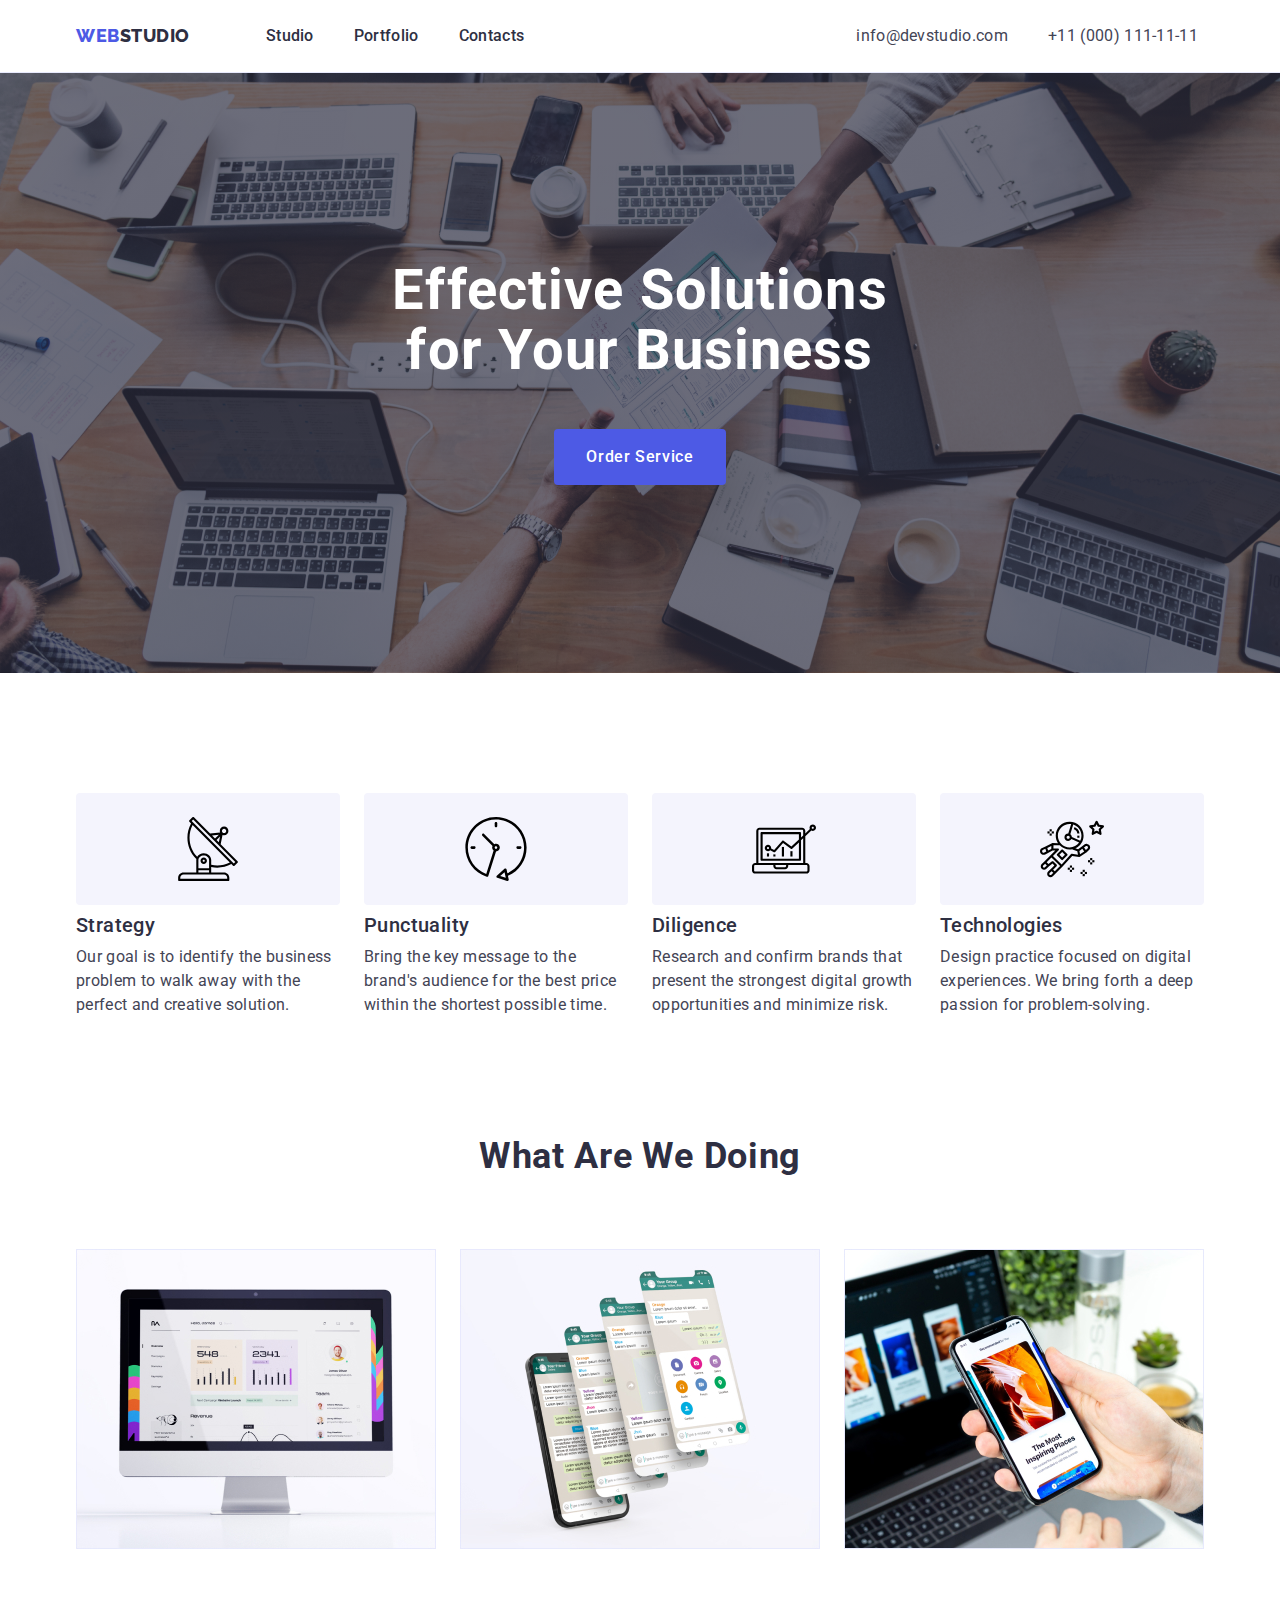
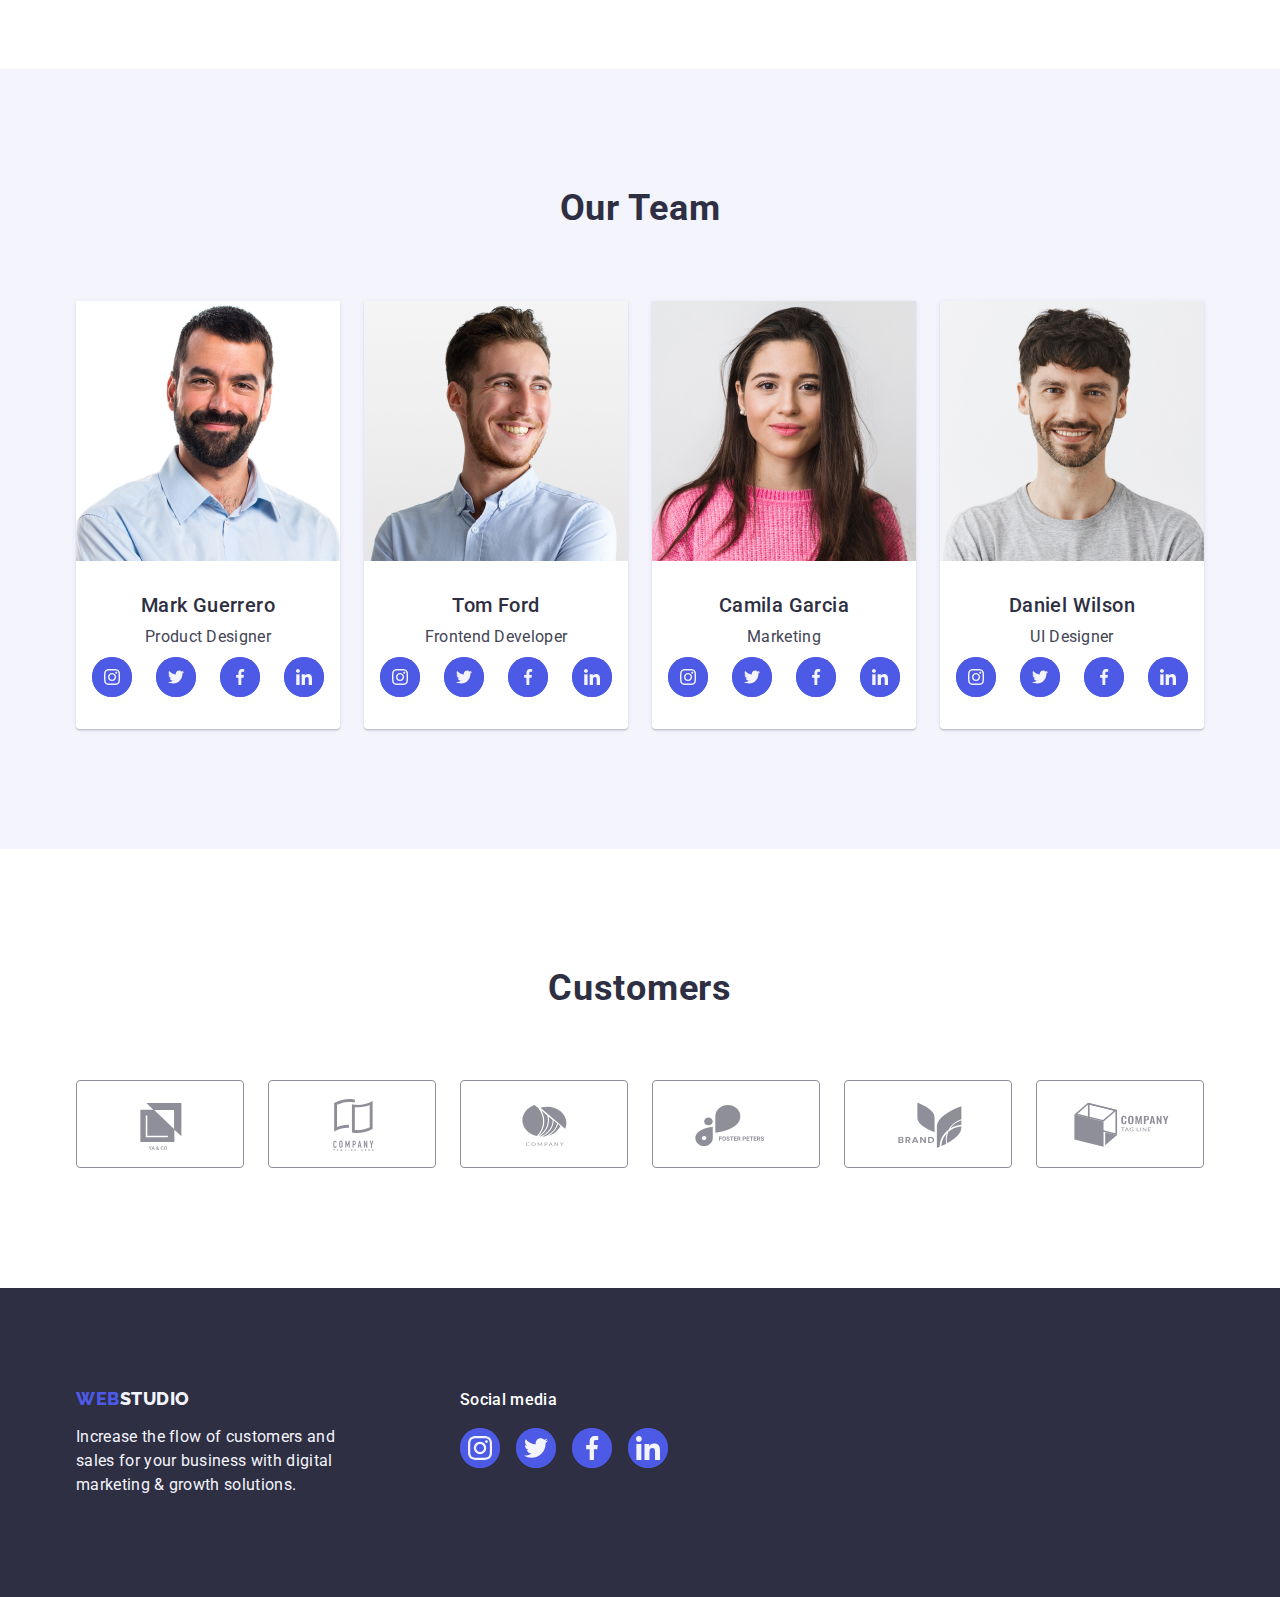
==== index.html @ cf10dbf3 "Initial commit" ====
<!DOCTYPE html>
<html lang="en">
  <head>
    <meta charset="UTF-8" />
    <meta http-equiv="X-UA-Compatible" content="IE=edge" />
    <meta name="viewport" content="width=device-width, initial-scale=1.0" />
    <title>Main Page</title>
    <link rel="preconnect" href="https://fonts.googleapis.com" />
    <link rel="preconnect" href="https://fonts.gstatic.com" crossorigin />
    <link
      href="https://fonts.googleapis.com/css2?family=Raleway:wght@800&family=Roboto:wght@400;500;700&display=swap"
      rel="stylesheet"
    />
    <link
      rel="stylesheet"
      href="https://cdnjs.cloudflare.com/ajax/libs/modern-normalize/1.1.0/modern-normalize.min.css"
    />
    <link rel="stylesheet" href="./css/styles.css" />
  </head>

  <body>
    <!-- ==================== Шапка сайта ==================== -->

    <header class="page-header">
      <div class="header-container container">
        <nav class="page-navigation">
          <a class="logo-header link" href="./index.html">Web<span class="web">Studio</span></a>
          <ul class="menu list">
            <li class="link-navigation">
              <a class="menu-link link" href="./index.html">Studio</a>
            </li>
            <li class="link-navigation">
              <a class="menu-link link" href="./portfolio.html">Portfolio</a>
            </li>
            <li class="link-navigation">
              <a class="menu-link link" href="">Contacts</a>
            </li>
          </ul>
        </nav>
        <address class="address">
          <ul class="address-all list">
            <li>
              <a class="contact link tell" href="mailto:info@devstudio.com">info@devstudio.com</a>
            </li>
            <li>
              <a class="contact link mail" href="tel:+110001111111">+11 (000) 111-11-11</a>
            </li>
          </ul>
        </address>
      </div>
    </header>
    <!-- ==================== Главное окно ==================== -->
    <main class="main-index">
      <section class="hero">
        <div class="container">
          <h1 class="hero-title">Effective Solutions for Your Business</h1>
          <button class="hero-btn" type="button">Order Service</button>
        </div>
      </section>
      <!-- ==================== Преимущества ==================== -->
      <section class="advantages">
        <div class="container element">
          <h2 hidden class="advantages-invisible">Advantages</h2>
          <ul class="advantages-list list">
            <li class="first-element">
              <div class="advantages-icon-img">
                <svg class="advantages-icon" aria-label="стратегия" width="64" height="64">
                  <use href="./images/icons.svg#icon-antenna"></use>
                </svg>
              </div>
              <h3 class="advantages-title">Strategy</h3>
              <p class="advantages-text">
                Our goal is to identify the business problem to walk away with the perfect and
                creative solution.
              </p>
            </li>
            <li class="first-element">
              <div class="advantages-icon-img">
                <svg class="advantages-icon" aria-label="стратегия" width="64" height="64">
                  <use href="./images/icons.svg#icon-clock"></use>
                </svg>
              </div>
              <h3 class="advantages-title">Punctuality</h3>
              <p class="advantages-text">
                Bring the key message to the brand's audience for the best price within the shortest
                possible time.
              </p>
            </li>
            <li class="first-element">
              <div class="advantages-icon-img">
                <svg class="advantages-icon" aria-label="стратегия" width="64" height="64">
                  <use href="./images/icons.svg#icon-diagram"></use>
                </svg>
              </div>
              <h3 class="advantages-title">Diligence</h3>
              <p class="advantages-text">
                Research and confirm brands that present the strongest digital growth opportunities
                and minimize risk.
              </p>
            </li>
            <li class="first-element">
              <div class="advantages-icon-img">
                <svg class="advantages-icon" aria-label="стратегия" width="64" height="64">
                  <use href="./images/icons.svg#icon-astronaut"></use>
                </svg>
              </div>
              <h3 class="advantages-title">Technologies</h3>
              <p class="advantages-text">
                Design practice focused on digital experiences. We bring forth a deep passion for
                problem-solving.
              </p>
            </li>
          </ul>
        </div>
      </section>
      <!-- ==================== Примеры работ ==================== -->
      <section class="examples">
        <div class="container examples-height">
          <h2 class="examples-title">What are we doing</h2>
          <ul class="list examples-img">
            <li class="examples-link">
              <img
                src="./images/img_1.jpg"
                alt="Image of the application on the monitor"
                width="360"
              />
            </li>

            <li class="examples-link">
              <img src="./images/img_2.jpg" alt="App image on phone" width="360" />
            </li>

            <li class="examples-link">
              <img src="./images/img_3.jpg" alt="App image on phone and monitor" width="360" />
            </li>
          </ul>
        </div>
      </section>
      <!-- ==================== Команда ==================== -->
      <section class="team list">
        <div class="container">
          <h2 class="team-title">Our Team</h2>
          <ul class="list card-team examples-img">
            <li class="card">
              <img src="./images/mark_guerrero.jpg" alt="Product Designer" width="264" />
              <div class="info">
                <h3 class="team-name">Mark Guerrero</h3>
                <p class="team-prof">Product Designer</p>
                <!-- instagram -->
                <ul class="icon-list list">
                  <li class="icon-list-item">
                    <a href="" class="icon-list-link">
                      <svg class="list-icon" aria-label="инстаграм" width="16" height="16">
                        <use href="./images/icons.svg#icon-instagram"></use>
                      </svg>
                    </a>
                  </li>

                  <!-- /instagram -->
                  <!-- twitter -->
                  <li class="icon-list-item">
                    <a href="" class="icon-list-link">
                      <svg class="list-icon" aria-label="твитер" width="16" height="16">
                        <use href="./images/icons.svg#icon-twitter"></use>
                      </svg>
                    </a>
                  </li>
                  <!-- /twitter -->
                  <!-- facebook -->
                  <li class="icon-list-item">
                    <a href="" class="icon-list-link">
                      <svg class="list-icon" aria-label="фейсбук" width="16" height="16">
                        <use href="./images/icons.svg#icon-facebook"></use>
                      </svg>
                    </a>
                  </li>
                  <!-- /facebook -->
                  <!-- linkedin -->
                  <li class="icon-list-item">
                    <a href="" class="icon-list-link">
                      <svg class="list-icon" aria-label="линкедин" width="16" height="16">
                        <use href="./images/icons.svg#icon-linkedin"></use>
                      </svg>
                    </a>
                  </li>
                </ul>
              </div>
            </li>
            <!-- /linkedin -->
            <li class="card">
              <img src="./images/tom_ford.jpg" alt="Frontend Developer" width="264" />
              <div class="info">
                <h3 class="team-name">Tom Ford</h3>
                <p class="team-prof">Frontend Developer</p>
                <!-- instagram -->
                <ul class="icon-list list">
                  <li class="icon-list-item">
                    <a href="" class="icon-list-link">
                      <svg class="list-icon" aria-label="инстаграм" width="16" height="16">
                        <use href="./images/icons.svg#icon-instagram"></use>
                      </svg>
                    </a>
                  </li>
                  <!-- /instagram -->
                  <!-- twitter -->
                  <li class="icon-list-item">
                    <a href="" class="icon-list-link">
                      <svg class="list-icon" aria-label="твитер" width="16" height="16">
                        <use href="./images/icons.svg#icon-twitter"></use>
                      </svg>
                    </a>
                  </li>
                  <!-- /twitter -->
                  <!-- facebook -->
                  <li class="icon-list-item">
                    <a href="" class="icon-list-link">
                      <svg class="list-icon" aria-label="фейсбук" width="16" height="16">
                        <use href="./images/icons.svg#icon-facebook"></use>
                      </svg>
                    </a>
                  </li>
                  <!-- /facebook -->
                  <!-- linkedin -->
                  <li class="icon-list-item">
                    <a href="" class="icon-list-link">
                      <svg class="list-icon" aria-label="линкедин" width="16" height="16">
                        <use href="./images/icons.svg#icon-linkedin"></use>
                      </svg>
                    </a>
                  </li>
                </ul>
                <!-- /linkedin -->
              </div>
            </li>
            <li class="card">
              <img src="./images/camila_garcia.jpg" alt="Marketing" width="264" />
              <div class="info">
                <h3 class="team-name">Camila Garcia</h3>
                <p class="team-prof">Marketing</p>
                <!-- instagram -->
                <ul class="icon-list list">
                  <li class="icon-list-item">
                    <a href="" class="icon-list-link">
                      <svg class="list-icon" aria-label="инстаграм" width="16" height="16">
                        <use href="./images/icons.svg#icon-instagram"></use>
                      </svg>
                    </a>
                  </li>
                  <!-- /instagram -->
                  <!-- twitter -->
                  <li class="icon-list-item">
                    <a href="" class="icon-list-link">
                      <svg class="list-icon" aria-label="твитер" width="16" height="16">
                        <use href="./images/icons.svg#icon-twitter"></use>
                      </svg>
                    </a>
                  </li>
                  <!-- /twitter -->
                  <!-- facebook -->
                  <li class="icon-list-item">
                    <a href="" class="icon-list-link">
                      <svg class="list-icon" aria-label="фейсбук" width="16" height="16">
                        <use href="./images/icons.svg#icon-facebook"></use>
                      </svg>
                    </a>
                  </li>
                  <!-- /facebook -->
                  <!-- linkedin -->
                  <li class="icon-list-item">
                    <a href="" class="icon-list-link">
                      <svg class="list-icon" aria-label="линкедин" width="16" height="16">
                        <use href="./images/icons.svg#icon-linkedin"></use>
                      </svg>
                    </a>
                  </li>
                </ul>
                <!-- /linkedin -->
              </div>
            </li>
            <li class="card">
              <img src="./images/daniel_wilson.jpg" alt="UI Designer" width="264" />
              <div class="info">
                <h3 class="team-name">Daniel Wilson</h3>
                <p class="team-prof">UI Designer</p>
                <!-- instagram -->
                <ul class="icon-list list">
                  <li class="icon-list-item">
                    <a href="" class="icon-list-link">
                      <svg class="list-icon" aria-label="инстаграм" width="16" height="16">
                        <use href="./images/icons.svg#icon-instagram"></use>
                      </svg>
                    </a>
                  </li>
                  <!-- /instagram -->
                  <!-- twitter -->
                  <li class="icon-list-item">
                    <a href="" class="icon-list-link">
                      <svg class="list-icon" aria-label="твитер" width="16" height="16">
                        <use href="./images/icons.svg#icon-twitter"></use>
                      </svg>
                    </a>
                  </li>
                  <!-- /twitter -->
                  <!-- facebook -->
                  <li class="icon-list-item">
                    <a href="" class="icon-list-link">
                      <svg class="list-icon" aria-label="фейсбук" width="16" height="16">
                        <use href="./images/icons.svg#icon-facebook"></use>
                      </svg>
                    </a>
                  </li>
                  <!-- /facebook -->
                  <!-- linkedin -->
                  <li class="icon-list-item">
                    <a href="" class="icon-list-link">
                      <svg class="list-icon" aria-label="линкедин" width="16" height="16">
                        <use href="./images/icons.svg#icon-linkedin"></use>
                      </svg>
                    </a>
                  </li>
                </ul>
                <!-- /linkedin -->
              </div>
            </li>
          </ul>
        </div>
      </section>
      <!-- /* ========================= customers ========================= */ -->
      <section class="customers">
        <div class="customers-box container">
          <h2 class="customers-title">Customers</h2>
          <ul class="customers-list list">
            <li class="customers-item">
              <a class="icon" href=""
                ><svg class="customers-icon" aria-label="customers" width="104" height="56">
                  <use href="./images/icons.svg#icon-yaco"></use></svg
              ></a>
            </li>
            <li class="customers-item">
              <a class="icon" href=""
                ><svg class="customers-icon" aria-label="customers" width="104" height="56">
                  <use href="./images/icons.svg#icon-tagline"></use></svg
              ></a>
            </li>
            <li class="customers-item">
              <a class="icon" href=""
                ><svg class="customers-icon" aria-label="customers" width="104" height="56">
                  <use href="./images/icons.svg#icon-company"></use></svg
              ></a>
            </li>
            <li class="customers-item">
              <a class="icon" href=""
                ><svg class="customers-icon" aria-label="customers" width="104" height="56">
                  <use href="./images/icons.svg#icon-foster"></use></svg
              ></a>
            </li>
            <li class="customers-item">
              <a class="icon" href=""
                ><svg class="customers-icon" aria-label="customers" width="104" height="56">
                  <use href="./images/icons.svg#icon-brand"></use></svg
              ></a>
            </li>
            <li class="customers-item">
              <a class="icon" href=""
                ><svg class="customers-icon" aria-label="customers" width="104" height="56">
                  <use href="./images/icons.svg#icon-lastcompany"></use></svg
              ></a>
            </li>
          </ul>
        </div>
      </section>
    </main>

    <!-- ==================== Подвал ==================== -->
    <footer class="footer">
      <div class="container footer-main">
        <div class="footer-box">
          <a class="footer-logo link" href="./index.html"
            >Web<span class="studio-footer">Studio</span></a
          >
          <p class="footer-text">
            Increase the flow of customers and sales for your business with digital marketing &
            growth solutions.
          </p>
        </div>

        <!-- ========================================== -->
        <div class="footer-icon-cont">
          <p class="footer-title-social">Social media</p>

          <ul class="footer-list list">
            <li class="footer-item">
              <a href="" class="footer-link">
                <svg class="footer-icon" aria-label="customers" width="24" height="24">
                  <use href="./images/icons.svg#icon-instagram"></use>
                </svg>
              </a>
            </li>
            <li class="footer-item">
              <a href="" class="footer-link">
                <svg class="footer-icon" aria-label="customers" width="24" height="24">
                  <use href="./images/icons.svg#icon-twitter"></use>
                </svg>
              </a>
            </li>
            <li class="footer-item">
              <a href="" class="footer-link">
                <svg class="footer-icon" aria-label="customers" width="24" height="24">
                  <use href="./images/icons.svg#icon-facebook"></use>
                </svg>
              </a>
            </li>
            <li class="footer-item">
              <a href="" class="footer-link">
                <svg class="footer-icon" aria-label="customers" width="24" height="24">
                  <use href="./images/icons.svg#icon-linkedin"></use>
                </svg>
              </a>
            </li>
          </ul>
        </div>
      </div>
    </footer>
  </body>
</html>
---- css/styles.css ----
:root {
 --title-color: #2E2F42; /*Цвет заголовков,*/
 --link-color: #404BBF;  /*Цвет ссылок */
 --button-color: #4D5AE5; /*Активная кнопка*/
 --footer-text-color: #F4F4FD; /* Цвет текста футера*/
 --hero-color: #FFFFFF;
 --main-color-text:#434455;
}

.list {
    list-style: none;     /*точки*/
}

.link {
    text-decoration: none;     /*подчёркивание*/
}

body{
    font-family: 'Roboto', sans-serif;
    color: var(--main-color-text);
    background-color: var(--hero-color);
}
/* ========================= СБРОС СТИЛЕЙ БРАУЗЕРА ========================= */
h1,
h2,
h3,
p{
    margin-top: 0;
    margin-bottom: 0;
}
ul,ol {
    margin-top: 0;
    margin-bottom: 0;
    padding-left: 0;
}

img {
    display: block;
    max-width: 100%;
    height: auto;
}

.container {
    width: 1158px;
    margin-left: auto;
    margin-right: auto;
    padding-left: 15px;
    padding-right: 15px;
    
}

.section {
    padding-top: 120px;
    padding-bottom: 120px;
    
}

/* ===================================================================== */
/* ========================= ГЛАВНАЯ СТРАНИЦА  ========================= */
/* ===================================================================== */

/* ========================= Шапка сайта ========================= */
.logo, .logo-header {
font-family: 'Raleway', sans-serif;
font-style: normal;
font-weight: 800;
font-size: 18px;
line-height: 1.17;

align-items: center;
letter-spacing: 0.03em;
text-transform: uppercase;
color: var(--button-color);
}
.web {
font-family: 'Raleway', sans-serif;
font-weight: 800;
font-size: 18px;
line-height: 1.17;

align-items: center;
letter-spacing: 0.03em;
text-transform: uppercase;
color: var(--title-color);
}
.hero{
    background-color: var(--title-color);
    padding-top: 188px;
    padding-bottom: 188px;
}

.menu-link {
font-weight: 500;
font-size: 16px;
line-height: 1.5;
letter-spacing: 0.02em;
color: var(--title-color);
padding: 24px 0;

}
.menu-link:hover,
.menu-link:focus {
color: var(--link-color);
}

.page-header {
    display: flex;
    border-bottom: 1px solid #e7e9fc;
    padding: 24px 0px;
    box-shadow:0px 2px 1px rgba(46, 47, 66, 0.08),
        0px 1px 1px rgba(46, 47, 66, 0.16),
        0px 1px 6px rgba(46, 47, 66, 0.08);
}

.header-container {
    display: flex;
    align-items: center;
    
    
}

.page-navigation {
    display: flex;
    align-items: center;
    
}
.menu {
    display: flex;
    gap: 40px;
    
}

.address {
    align-items: center;
    
    
}
.address-all {
    display: flex;
    gap: 40px;
    /* justify-content: end; */
}

.logo {
    display: flex;
    /* margin-right: 76px; */
}
.logo-header {
    display: flex;
    margin-right: 76px;
}

.contact {
    display: flex;
    align-items: center;
    gap: 40px;
}
.tell {
    margin-left: 332px;
}

/* .link-navigation {
padding: 24px 0;
} */


/* ============================================================================= */
.address {
font-style: normal;
}


.contact {
font-size: 16px;
line-height: 1.5;
letter-spacing: 0.02em;
color: var(--main-color-text);
}
.contact:hover,
.contact:focus {
 color:var(--link-color);
}
/* ============================================================================= */
/* ========================= /Шапка сайта ========================= */

/* ========================= Главное окно ========================= */

.hero-btn {
font-family: 'Roboto', sans-serif;
font-weight: 500;
font-size: 16px;
line-height: 1.5;
align-items: center;
letter-spacing: 0.04em;
color: var(--hero-color);
background-color:var(--button-color);
cursor: pointer;
margin-left: auto;
margin-right: auto;
border: none;
display: block; 
min-width: 169px;
height: 56px;
border-radius: 4px;
padding-left: 32px;
padding-right: 32px;
padding-top: 16px;
padding-bottom: 16px;
min-width: 169px;
height: 56px;
}

.hero-btn:hover,
.hero-btn:focus {
background-color: var(--link-color);
}
.hero-title {  
font-weight: 700;
font-size: 56px;
line-height: 1.07;
text-align: center;
letter-spacing: 0.02em;
color: var(--hero-color);
}

.hero-title  {
    max-width: 496px;
    margin-left: auto;
    margin-right: auto;
    margin-bottom: 48px;
    
}

.hero {
    background-image: linear-gradient(rgba(46, 47, 66, 0.7),rgba(46, 47, 66, 0.7)),
            url('../images/bg.jpg');
        background-size: cover;
        max-width: 1440px;
            background-repeat: no-repeat;
            background-position: center;
            margin: 0 auto;
}


/* ========================= / Главное окно ========================= */

/* =========================  Преимущества ========================= */
.advantages-title {    
font-weight: 500;
font-size: 20px;
line-height: 1.2;
letter-spacing: 0.02em;
color: var(--title-color); /*#2E2F42*/
margin-bottom: 8px;
}

.advantages-text {
font-size: 16px;
line-height: 1.5;
letter-spacing: 0.02em;
color: var(--main-color-text);
}

.advantages-list {
display: flex;
gap: 24px;  
}
    
.advantages {
padding-top: 120px;
padding-bottom: 120px;
}

.first-element {
    flex-basis: calc((100% - 72px) / 4);
}

.advantages-icon {
    display: flex;
    justify-content: center;
    align-items: center;
    
    
}

.advantages-icon-img {
    display: flex;
    width: 264px;
    height: 112px;
    align-items: center;
    justify-content: center;
    background-color: #F4F4FD;
    border-radius: 4px;
    margin-bottom: 8px;
}

/* ========================= / Преимущества ========================= */

/* ========================= Примеры работ ========================= */
.examples-title {                
font-weight: 700;
font-size: 36px;
line-height: 1.11;   
text-align: center;
letter-spacing: 0.02em;
text-transform: capitalize;          
color: var(--title-color);

margin-bottom: 72px;
padding-top: 0;
}
.examples-img {
    display: flex;
    gap: 24px;
}
.examples-height {
    padding-top: 0;
}
.examples {
    padding-bottom: 120px;
}
.examples-link {
    flex-basis: calc((100% - 48px) / 3)
}

/* ========================= / Примеры работ ========================= */

/* ========================= Команда ========================= */
.info {
    /* padding: 32px 16px; */
    padding: 32px 0;
}

.team {
background-color: var(--footer-text-color);  
padding: 120px 0;
}
.team-title {    
font-weight: 700;
font-size: 36px;
line-height: 1.11;    
text-align: center;
letter-spacing: 0.02em;
text-transform: capitalize;
color: var(--title-color);

margin-bottom: 72px;

}
.card {
    background-color: var(--hero-color);
    border-radius: 0px 0px 4px 4px;
    box-shadow: 0px 1px 6px rgba(46, 47, 66, 0.08), 0px 1px 1px rgba(46, 47, 66, 0.16), 0px 2px 1px rgba(46, 47, 66, 0.08);
}

.team-name {
font-weight: 500;
font-size: 20px;
line-height: 1.2;
text-align: center;
letter-spacing: 0.02em;
color: var(--title-color);
text-align: center;
margin-bottom: 8px;
}

.team-name-portfolio {
font-weight: 500;
font-size: 20px;
line-height: 1.2;
letter-spacing: 0.02em;
color: var(--title-color);
margin-bottom: 8px;
}

.team-prof {
font-size: 16px;
line-height: 1.5;
text-align: center;
letter-spacing: 0.02em;
color: var(--main-color-text);
margin-bottom: 8px;
}

.team-prof-portfolio {
font-size: 16px;
    line-height: 1.5;
    
    letter-spacing: 0.02em;
    color: var(--main-color-text);
}

.card-team {
    gap: 24px;
    
}
.icon-list {
    display: flex;
    gap: 24px;
    justify-content: center;
    
}
.icon-list-item {
    /* flex-basis: calc((100% - 60px) / 3); */
    background-color: #4D5AE5;
    
}

.list-icon {
fill: #f4f4fd;
}

.icon-list-item {
display: flex;
justify-content: center;
align-items: center;
width: 40px;
height: 40px;
border-radius: 50%;
}
.icon-list-link {
display: flex;
justify-content: center;
align-items: center;
width: 100%;
height: 100%;
background-color:#4d5ae5;
border-radius: 50%;
}

.icon-list-link:hover,
.icon-list-link:focus {
    background-color: #404bbf;
}


/* ========================= / Команда ========================= */

/* ========================= customers ========================= */

.customers {
padding-top: 120px;
padding-bottom: 120px;
}


.customers-title {
    font-weight: 700;
    font-size: 36px;
    line-height: 1.1;
    text-align: center;
    letter-spacing: 0.02em;
    text-transform: capitalize;
    /* margin-top: 120px; */
    margin-bottom: 72px;
    color: var(--title-color);
}

.customers-list {
    display: flex;
    /* justify-content: center;
    align-items: center; */
    gap: 24px;
    
    
}
.customers-item {
    display: flex;
    /* border: 1px solid #8E8F99; */
        width: 168px;
        height: 88px;
        
        justify-content: center;
        align-items: center;
        
}
.icon {
    display: flex;
    width: 100%;
    height: 100%;
    border: 1px solid #8e8f99;
    border-radius: 4px;
    align-items: center;
    justify-content: center;
    color: #8E8F99;
}

.icon:hover,
.icon:focus {
    border-color: #404bbf;
    color: #404bbf;
}


.customers-icon {
fill: currentColor;
}




/* ========================= Подвал ========================= */
.footer {  
    
    background-color: var(--title-color);
    padding: 100px 0;   
   
}

.footer-main {
    display: flex;
    align-items: baseline;
}

.footer-logo {    
    margin-bottom: 16px;
    display: inline-block;
    font-family: 'Raleway', sans-serif;
    font-style: normal;
    font-weight: 800;
    font-size: 18px;
    line-height: 1.17;
    align-items: center;
    letter-spacing: 0.03em;
    text-transform: uppercase;
    color: var(--button-color);
}

.footer-text {
    font-size: 16px;
    line-height: 1.5;
    letter-spacing: 0.02em;
    color: var(--footer-text-color);
    max-width: 264px;

}

.studio-footer {
font-family: 'Raleway',sans-serif;
font-weight: 800;
font-size: 18px;
line-height: 1.17;
display: flex;
align-items: center;
letter-spacing: 0.03em;
text-transform: uppercase;
color: var(--footer-text-color);
display: inline-block;
}

.footer-list {
    display: flex;
    justify-content: center;
    align-items: center;
    gap: 16px;
    
}

.footer-item {
    display: flex;
    justify-content: center;
    align-items: center;
    width: 40px;
    height: 40px;
    border-radius: 50%;
    background-color: #4D5AE5;
}

.footer-icon-cont {
    /* display: flex; */
    justify-content: center;
    align-items: baseline;
    /* flex-direction: row; */
}
.footer-box {
    /* display: flex; */
    align-items: baseline;
    margin-right: 120px
    /* gap: 120px */
}
    
.footer-title-social {
    display: block;
    box-sizing: border-box;
    font-family: 'Roboto';
    font-style: normal;
    font-weight: 500;
    font-size: 16px;
    line-height: 1.5;
    letter-spacing: 0.02em;
    color: #FFFFFF;
    margin-bottom: 16px;
    
}

.footer-link {
    display: flex;
    width: 100%;
    height: 100%;
    background-color: #4d5ae5;
    border-radius: 50%;
    align-items: center;
    justify-content: center;
}

.footer-link:hover,
.footer-link:focus {
    background-color: #31d0aa;
}

.footer-icon {
    fill: #f4f4fd;
}

/* ========================= / Подвал ========================= */

/* ===================================================================== */
/* ========================= / ГЛАВНАЯ СТРАНИЦА  ========================= */
/* ===================================================================== */


/* ===================================================================== */
/* ========================= ПОРТФОЛИО СТРАНИЦА  ========================= */
/* ===================================================================== */

.btn-nav {
    justify-content: center;
    display: flex;
    gap: 24px;
    margin-bottom: 72px;
    
}


.filter-btn { 
font-family: 'Roboto', sans-serif;
font-weight: 500;
font-size: 16px;
line-height: 1.5;
display: flex;
align-items: center;
text-align: center;
letter-spacing: 0.04em;          
color: var(--button-color);
background-color:var(--footer-text-color);
cursor: pointer;
border: 0px;
border-radius: 4px;
padding-left: 24px;
padding-right: 24px;
padding-top: 12px;
padding-bottom: 12px;
border: 1px solid #e7e9fc

}
.filter-btn:hover,
.filter-btn:focus {
    color: var(--hero-color);
    background-color: var(--link-color);
    border: 1px solid transparent;
    border: 1px solid transparent;
    box-shadow: 0px 3px 1px rgba(0, 0, 0, 0.1), 0px 2px 1px rgba(0, 0, 0, 0.08), 0px 2px 2px rgba(0, 0, 0, 0.12);
}

.start {
    /* justify-content: start; */
    text-align: start;
}

.card-menu {
display: flex;
flex-wrap: wrap;
column-gap: 24px;
row-gap: 48px;
}

.border {
width: calc((100% - 48px) / 3);
row-gap: 48px;

}

.main {
    padding-top: 96px;
    padding-bottom: 120px;
}
.description {
    padding: 32px 16px;
    border: 1px solid #e7e9fc;
    border-top: none;
}

.card-link {
    display: block;
}

.card-link:hover,
.card-link:focus {
    box-shadow:0px 1px 6px rgba(46, 47, 66, 0.08),
        0px 1px 1px rgba(46, 47, 66, 0.16),
        0px 2px 1px rgba(46, 47, 66, 0.08);
}
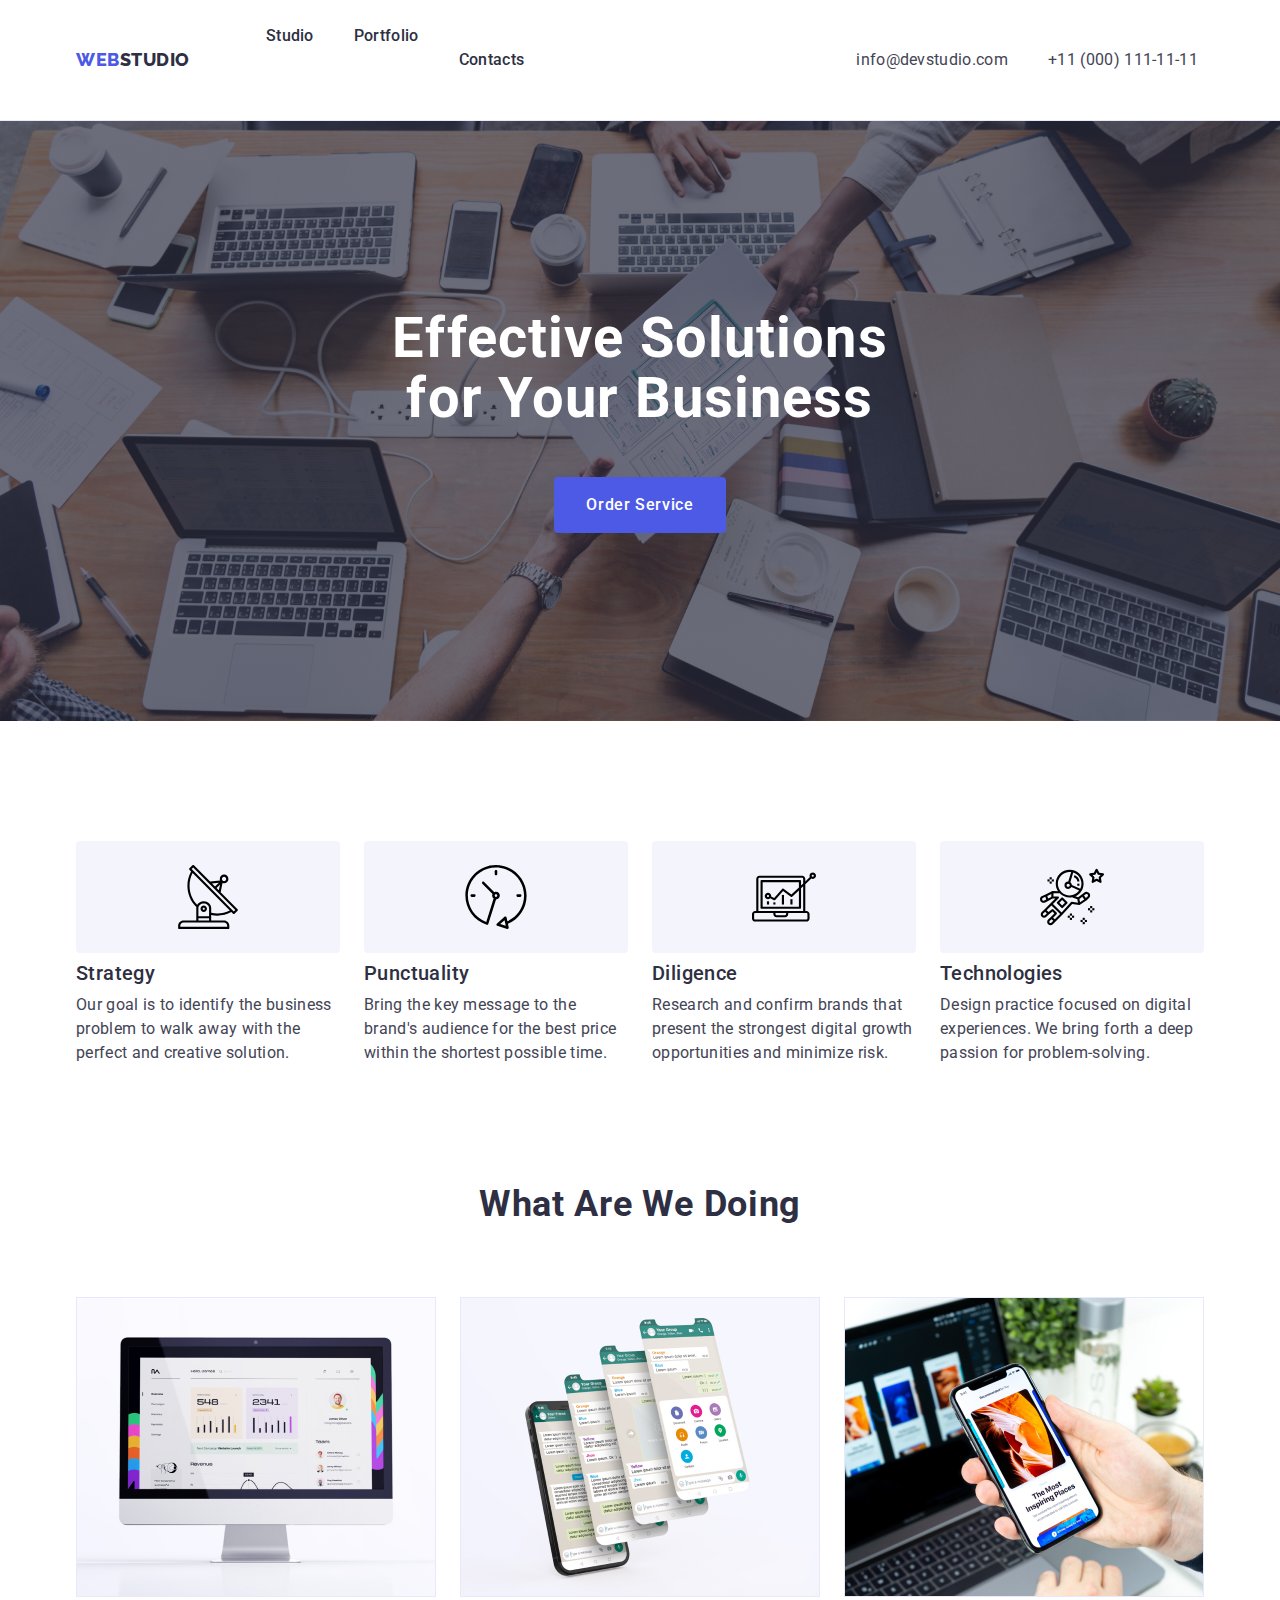
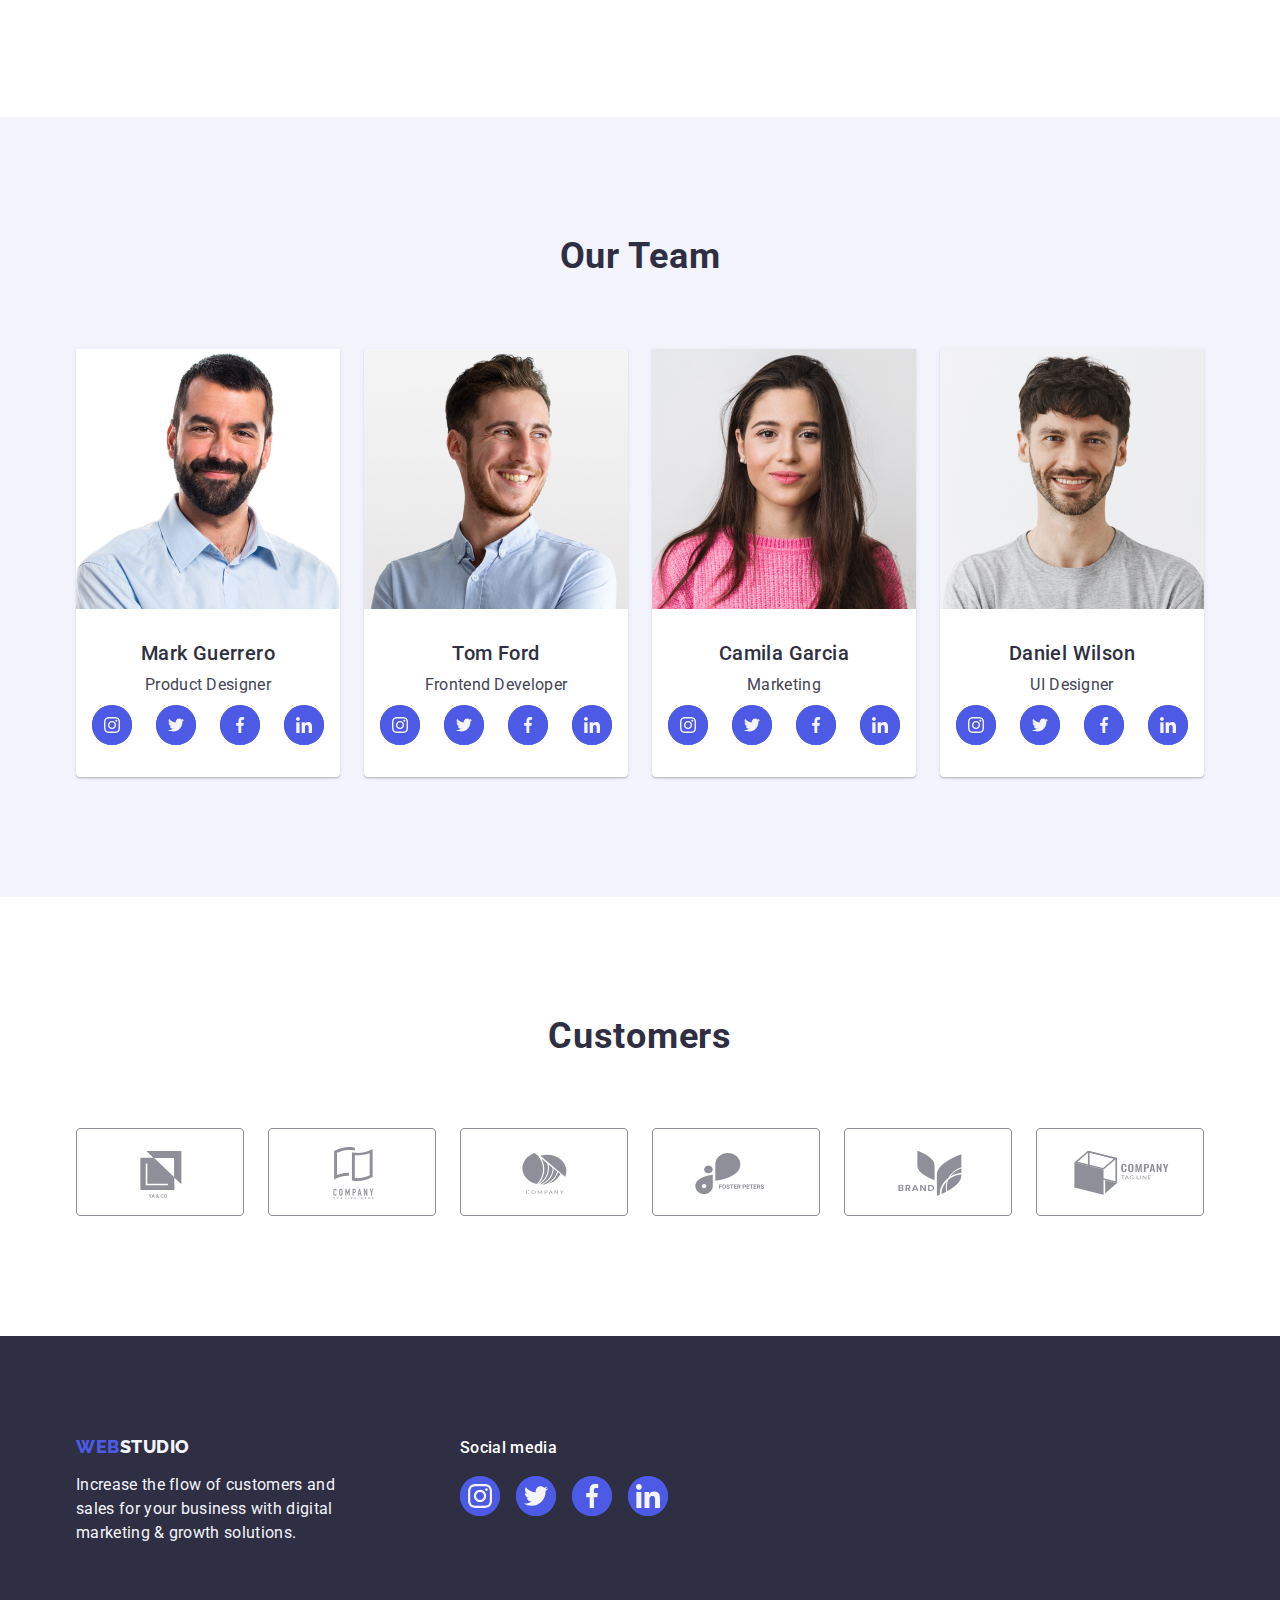
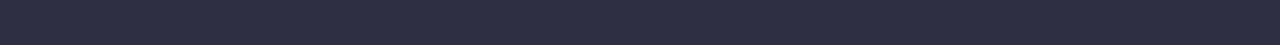
==== commit a9db6544: "home work 5" ====
--- a/index.html
+++ b/index.html
@@ -26,14 +26,20 @@
         <nav class="page-navigation">
           <a class="logo-header link" href="./index.html">Web<span class="web">Studio</span></a>
           <ul class="menu list">
-            <li class="link-navigation">
-              <a class="menu-link link" href="./index.html">Studio</a>
-            </li>
-            <li class="link-navigation">
-              <a class="menu-link link" href="./portfolio.html">Portfolio</a>
-            </li>
-            <li class="link-navigation">
-              <a class="menu-link link" href="">Contacts</a>
+            <li class="link-navigation studio">
+              <div class="line-header">
+                <a class="menu-link studio-line link" href="./index.html">Studio</a>
+              </div>
+            </li>
+            <li class="link-navigation portfolio">
+              <div class="line-header">
+                <a class="menu-link link" href="./portfolio.html">Portfolio</a>
+              </div>
+            </li>
+            <li class="link-navigation contact">
+              <div class="line-header">
+                <a class="menu-link link" href="">Contacts</a>
+              </div>
             </li>
           </ul>
         </nav>
@@ -54,7 +60,7 @@
       <section class="hero">
         <div class="container">
           <h1 class="hero-title">Effective Solutions for Your Business</h1>
-          <button class="hero-btn" type="button">Order Service</button>
+          <button class="hero-btn" type="button" data-modal-open>Order Service</button>
         </div>
       </section>
       <!-- ==================== Преимущества ==================== -->
@@ -333,38 +339,44 @@
             <li class="customers-item">
               <a class="icon" href=""
                 ><svg class="customers-icon" aria-label="customers" width="104" height="56">
-                  <use href="./images/icons.svg#icon-yaco"></use></svg
-              ></a>
-            </li>
-            <li class="customers-item">
-              <a class="icon" href=""
-                ><svg class="customers-icon" aria-label="customers" width="104" height="56">
-                  <use href="./images/icons.svg#icon-tagline"></use></svg
-              ></a>
-            </li>
-            <li class="customers-item">
-              <a class="icon" href=""
-                ><svg class="customers-icon" aria-label="customers" width="104" height="56">
-                  <use href="./images/icons.svg#icon-company"></use></svg
-              ></a>
-            </li>
-            <li class="customers-item">
-              <a class="icon" href=""
-                ><svg class="customers-icon" aria-label="customers" width="104" height="56">
-                  <use href="./images/icons.svg#icon-foster"></use></svg
-              ></a>
-            </li>
-            <li class="customers-item">
-              <a class="icon" href=""
-                ><svg class="customers-icon" aria-label="customers" width="104" height="56">
-                  <use href="./images/icons.svg#icon-brand"></use></svg
-              ></a>
-            </li>
-            <li class="customers-item">
-              <a class="icon" href=""
-                ><svg class="customers-icon" aria-label="customers" width="104" height="56">
-                  <use href="./images/icons.svg#icon-lastcompany"></use></svg
-              ></a>
+                  <use href="./images/icons.svg#icon-yaco"></use>
+                </svg>
+              </a>
+            </li>
+            <li class="customers-item">
+              <a class="icon" href=""
+                ><svg class="customers-icon" aria-label="customers" width="104" height="56">
+                  <use href="./images/icons.svg#icon-tagline"></use>
+                </svg>
+              </a>
+            </li>
+            <li class="customers-item">
+              <a class="icon" href=""
+                ><svg class="customers-icon" aria-label="customers" width="104" height="56">
+                  <use href="./images/icons.svg#icon-company"></use>
+                </svg>
+              </a>
+            </li>
+            <li class="customers-item">
+              <a class="icon" href=""
+                ><svg class="customers-icon" aria-label="customers" width="104" height="56">
+                  <use href="./images/icons.svg#icon-foster"></use>
+                </svg>
+              </a>
+            </li>
+            <li class="customers-item">
+              <a class="icon" href=""
+                ><svg class="customers-icon" aria-label="customers" width="104" height="56">
+                  <use href="./images/icons.svg#icon-brand"></use>
+                </svg>
+              </a>
+            </li>
+            <li class="customers-item">
+              <a class="icon" href=""
+                ><svg class="customers-icon" aria-label="customers" width="104" height="56">
+                  <use href="./images/icons.svg#icon-lastcompany"></use>
+                </svg>
+              </a>
             </li>
           </ul>
         </div>
@@ -421,5 +433,15 @@
         </div>
       </div>
     </footer>
+    <div class="backdrop is-hidden" data-modal>
+      <div class="modal">
+        <button type="button" class="modal-close-btn" data-modal-close>
+          <svg class="modal-close-icon" width="8" height="8">
+            <use href="./images/icons.svg#icon-close-black-btn"></use>
+          </svg>
+        </button>
+      </div>
+    </div>
+    <script src="./js/modal.js"></script>
   </body>
 </html>
--- a/css/styles.css
+++ b/css/styles.css
@@ -97,8 +97,9 @@
 letter-spacing: 0.02em;
 color: var(--title-color);
 padding: 24px 0;
-
-}
+transition: color 250ms cubic-bezier(0.4, 0, 0.2, 1);
+}
+
 .menu-link:hover,
 .menu-link:focus {
 color: var(--link-color);
@@ -115,37 +116,32 @@
 
 .header-container {
     display: flex;
-    align-items: center;
-    
-    
+    align-items: center;   
 }
 
 .page-navigation {
     display: flex;
     align-items: center;
-    
-}
+}
+
 .menu {
     display: flex;
     gap: 40px;
-    
 }
 
 .address {
     align-items: center;
-    
-    
-}
+}
+
 .address-all {
     display: flex;
     gap: 40px;
-    /* justify-content: end; */
 }
 
 .logo {
     display: flex;
-    /* margin-right: 76px; */
-}
+}
+
 .logo-header {
     display: flex;
     margin-right: 76px;
@@ -160,9 +156,23 @@
     margin-left: 332px;
 }
 
-/* .link-navigation {
-padding: 24px 0;
-} */
+.studio-line::after {
+    content: "";   
+    width: auto;
+    height: 4px;
+    left: 0px;
+    top: 25px;
+    border-radius: 2px;
+    opacity: 1;
+
+    display: flex;
+    padding: 24px 0;
+    color: #404BBF;
+    position: relative;
+    transition: opacity 250ms cubic-bezier(0.4, 0, 0.2, 1);
+}
+
+
 
 
 /* ============================================================================= */
@@ -209,6 +219,7 @@
 padding-bottom: 16px;
 min-width: 169px;
 height: 56px;
+transition: background-color 250ms cubic-bezier(0.4, 0, 0.2, 1);
 }
 
 .hero-btn:hover,
@@ -427,6 +438,7 @@
 height: 100%;
 background-color:#4d5ae5;
 border-radius: 50%;
+transition: background-color 250ms cubic-bezier(0.4, 0, 0.2, 1);
 }
 
 .icon-list-link:hover,
@@ -484,12 +496,14 @@
     align-items: center;
     justify-content: center;
     color: #8E8F99;
+    transition: color 250ms cubic-bezier(0.4, 0, 0.2, 1), border-color 250ms cubic-bezier(0.4, 0, 0.2, 1);
 }
 
 .icon:hover,
 .icon:focus {
     border-color: #404bbf;
     color: #404bbf;
+    
 }
 
 
@@ -602,6 +616,7 @@
     border-radius: 50%;
     align-items: center;
     justify-content: center;
+    transition: color 250ms cubic-bezier(0.4, 0, 0.2, 1), background-color 250ms cubic-bezier(0.4, 0, 0.2, 1);
 }
 
 .footer-link:hover,
@@ -651,9 +666,10 @@
 padding-right: 24px;
 padding-top: 12px;
 padding-bottom: 12px;
-border: 1px solid #e7e9fc
-
-}
+border: 1px solid #e7e9fc;
+transition: color 250ms cubic-bezier(0.4, 0, 0.2, 1), background-color 250ms cubic-bezier(0.4, 0, 0.2, 1);
+}
+
 .filter-btn:hover,
 .filter-btn:focus {
     color: var(--hero-color);
@@ -700,4 +716,93 @@
     box-shadow:0px 1px 6px rgba(46, 47, 66, 0.08),
         0px 1px 1px rgba(46, 47, 66, 0.16),
         0px 2px 1px rgba(46, 47, 66, 0.08);
+}
+
+.overlay-wrapper {
+    position: relative;
+    overflow: hidden;
+}
+
+.overlay {
+    position: absolute;
+    top: 0;
+    left: 0;
+    height: 100%;
+    width: 100%;
+    padding: 15px;
+    background-color: #4D5AE5;
+    color: #FFFFFF;
+    transform: translateY(100%);
+    transition: transform 250ms cubic-bezier(0.4, 0, 0.2, 1);
+}
+
+.overlay-text {
+    font-style: normal;
+    font-weight: 400;
+    font-size: 16px;
+    line-height: 1.5;   
+    letter-spacing: 0.02em;        
+    color: #F4F4FD;
+}
+
+/* .card-link :hover .overlay,
+.card-link :focus .overlay {
+  transform: translateY(0%);  
+} */
+
+.border :hover .overlay,
+.border :focus .overlay {
+    transform: translateY(0%);
+}
+
+.backdrop {
+    position: fixed;
+    top: 0;
+    left: 0;
+    width: 100%;
+    height: 100%;
+    background-color: rgba(46, 47, 66, 0.4);
+    opacity: 1;
+    visibility: visible;
+    pointer-events: auto;
+    transition: opacity 250ms cubic-bezier(0.4, 0, 0.2, 1), visibility 250ms cubic-bezier(0.4, 0, 0.2, 1);
+}
+
+.modal {
+    position: absolute;
+    top: 50%;
+    left: 50%;
+    transform: translate(-50%, -50%);
+    width: 408px;
+    height: 584px;
+    background-color: #FCFCFC;
+}
+.modal-close-btn {
+    position: absolute;
+    top: 24px;
+    right: 24px;
+    display: flex;
+    align-items: center;
+    justify-content: center;
+    width: 24px;
+    height: 24px;
+    background-color: #E7E9FC;
+    border: 1px solid rgba(0, 0, 0, 0.1);
+    border-radius: 50%;
+    padding-left: 0;
+    padding-right: 0;
+    cursor: pointer;
+}
+
+.modal-close-btn:hover,
+.modal-close-btn:focus {
+    background-color: #404BBF;
+    fill: #FFFFFF;
+}
+
+.is-hidden {
+    opacity: 0;
+    visibility: hidden;
+    pointer-events: none;
+
 }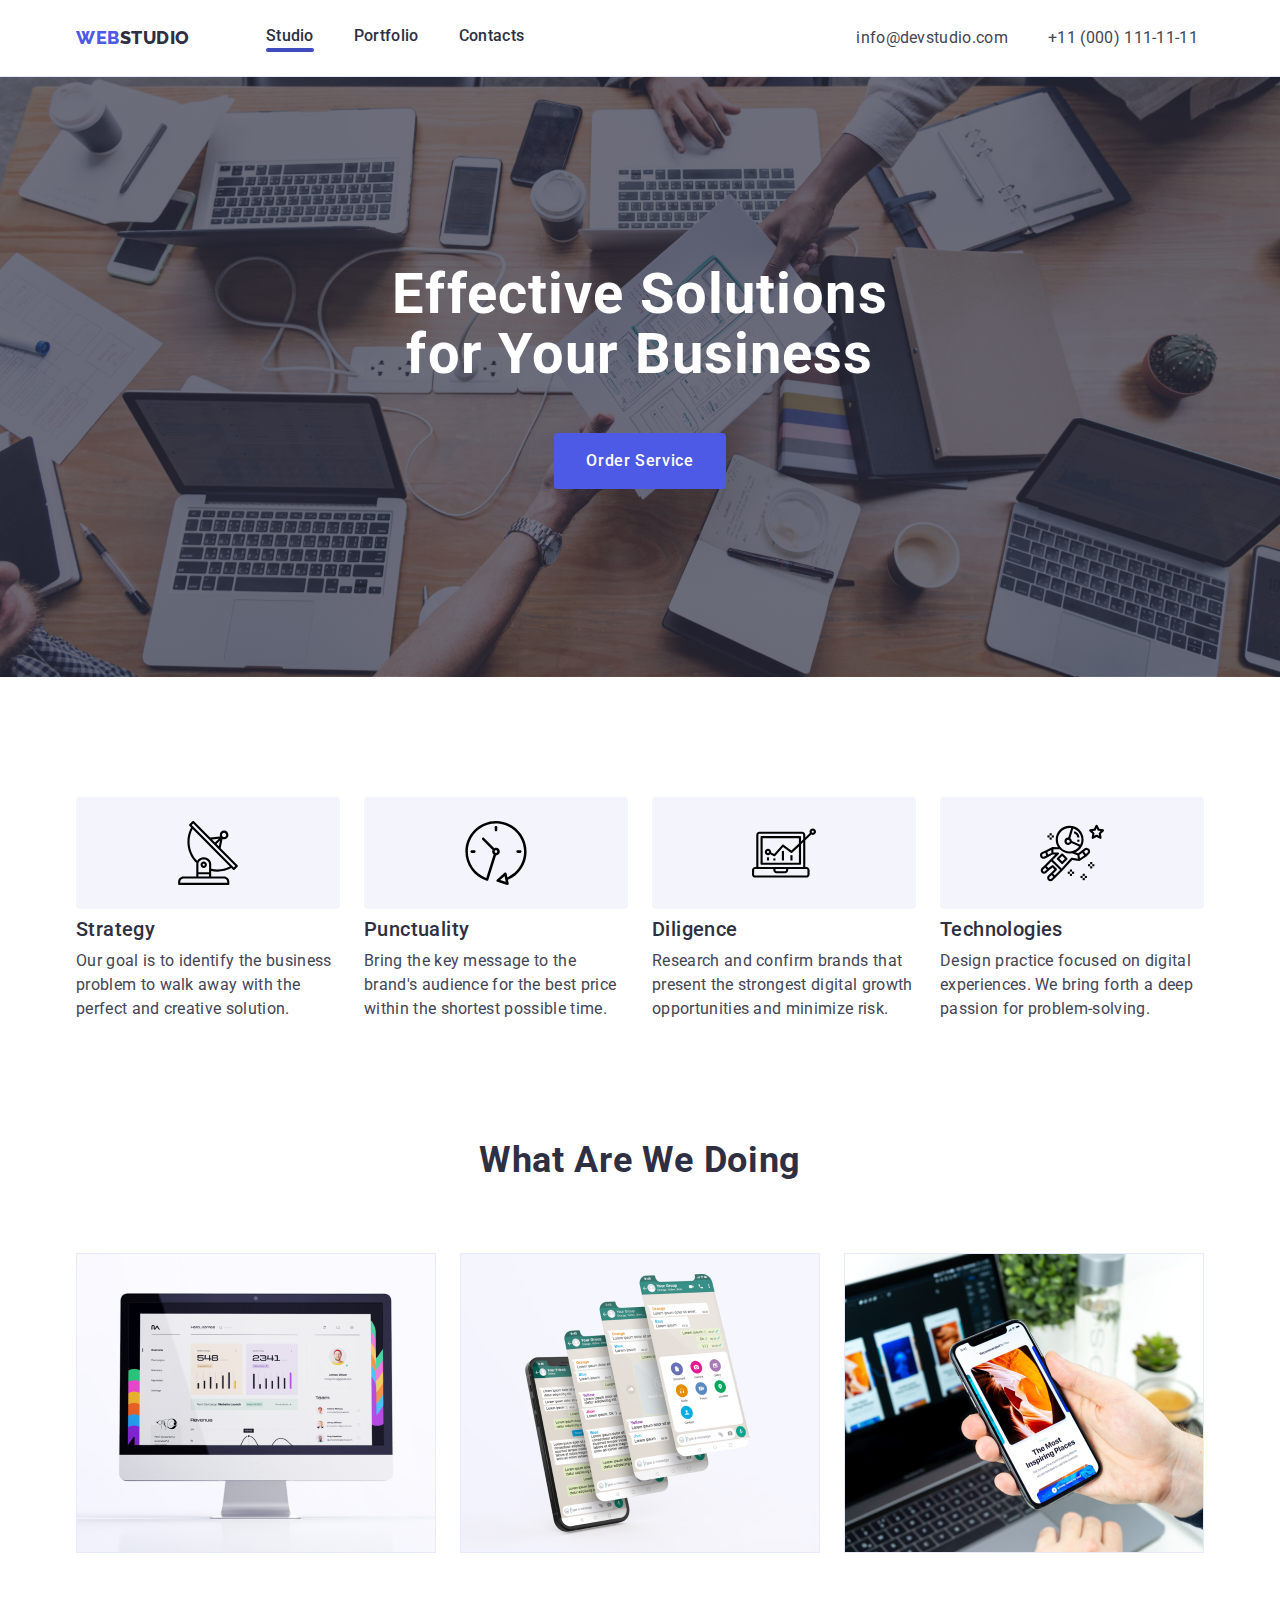
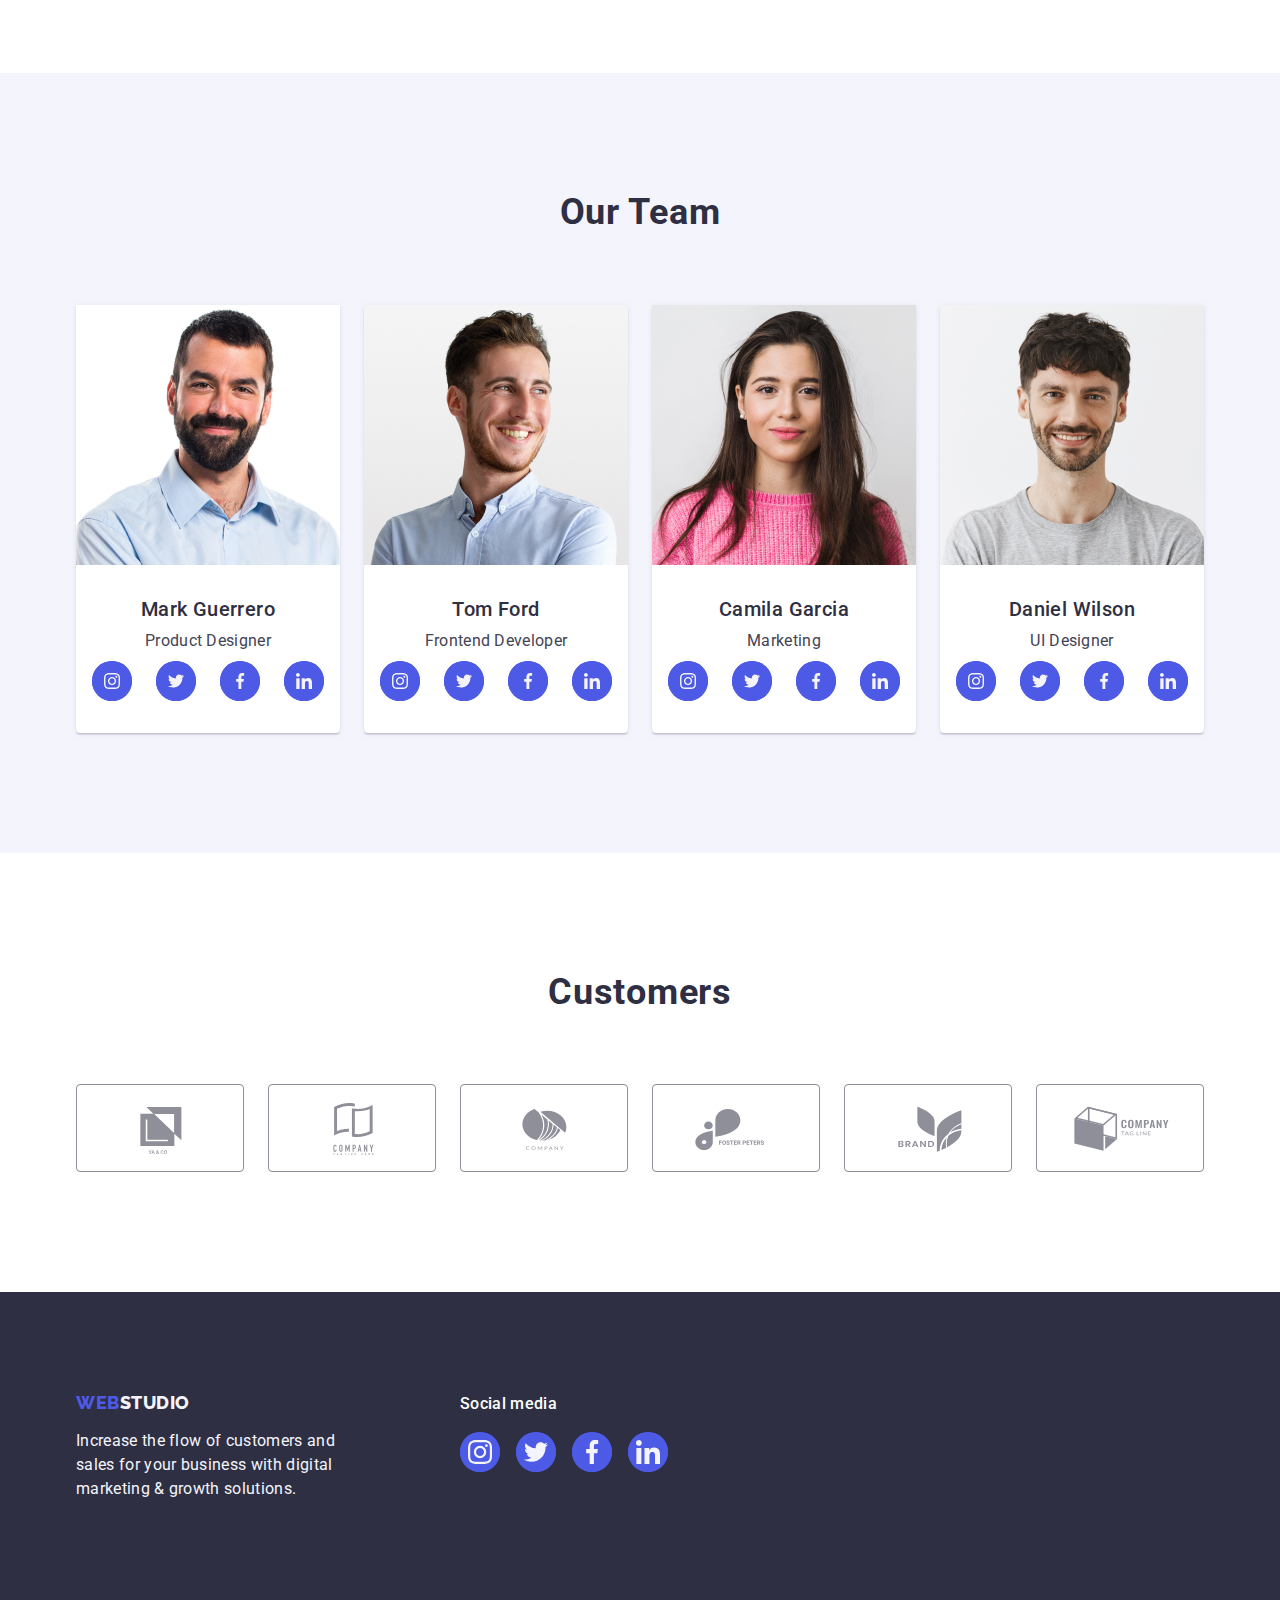
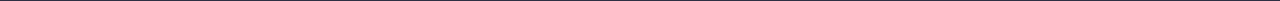
==== commit cfaa19d0: "correct 1" ====
--- a/index.html
+++ b/index.html
@@ -26,20 +26,14 @@
         <nav class="page-navigation">
           <a class="logo-header link" href="./index.html">Web<span class="web">Studio</span></a>
           <ul class="menu list">
-            <li class="link-navigation studio">
-              <div class="line-header">
-                <a class="menu-link studio-line link" href="./index.html">Studio</a>
-              </div>
-            </li>
-            <li class="link-navigation portfolio">
-              <div class="line-header">
-                <a class="menu-link link" href="./portfolio.html">Portfolio</a>
-              </div>
-            </li>
-            <li class="link-navigation contact">
-              <div class="line-header">
-                <a class="menu-link link" href="">Contacts</a>
-              </div>
+            <li class="link-navigation">
+              <a class="menu-link studio-line link" href="./index.html">Studio</a>
+            </li>
+            <li class="link-navigation">
+              <a class="menu-link link" href="./portfolio.html">Portfolio</a>
+            </li>
+            <li class="link-navigation">
+              <a class="menu-link link" href="">Contacts</a>
             </li>
           </ul>
         </nav>
--- a/css/styles.css
+++ b/css/styles.css
@@ -97,6 +97,7 @@
 letter-spacing: 0.02em;
 color: var(--title-color);
 padding: 24px 0;
+position: relative;
 transition: color 250ms cubic-bezier(0.4, 0, 0.2, 1);
 }
 
@@ -157,19 +158,18 @@
 }
 
 .studio-line::after {
-    content: "";   
-    width: auto;
+    display: block;
+    color: #404bbf;
+    content: '';
+    position: relative;
+    top: 0;
+    left: 0;
+    bottom: -1px;
     height: 4px;
-    left: 0px;
-    top: 25px;
+    background-color: #404bbf;
     border-radius: 2px;
-    opacity: 1;
-
-    display: flex;
-    padding: 24px 0;
-    color: #404BBF;
-    position: relative;
-    transition: opacity 250ms cubic-bezier(0.4, 0, 0.2, 1);
+    
+    transition: color 250ms cubic-bezier(0.4, 0, 0.2, 1);
 }
 
 
@@ -496,7 +496,8 @@
     align-items: center;
     justify-content: center;
     color: #8E8F99;
-    transition: color 250ms cubic-bezier(0.4, 0, 0.2, 1), border-color 250ms cubic-bezier(0.4, 0, 0.2, 1);
+    transition: border-color 250ms cubic-bezier(0.4, 0, 0.2, 1),
+        color 250ms cubic-bezier(0.4, 0, 0.2, 1);
 }
 
 .icon:hover,
@@ -579,6 +580,7 @@
     height: 40px;
     border-radius: 50%;
     background-color: #4D5AE5;
+    transition: color 250ms cubic-bezier(0.4, 0, 0.2, 1), background-color 250ms cubic-bezier(0.4, 0, 0.2, 1);
 }
 
 .footer-icon-cont {
@@ -616,7 +618,7 @@
     border-radius: 50%;
     align-items: center;
     justify-content: center;
-    transition: color 250ms cubic-bezier(0.4, 0, 0.2, 1), background-color 250ms cubic-bezier(0.4, 0, 0.2, 1);
+    
 }
 
 .footer-link:hover,
@@ -667,7 +669,10 @@
 padding-top: 12px;
 padding-bottom: 12px;
 border: 1px solid #e7e9fc;
-transition: color 250ms cubic-bezier(0.4, 0, 0.2, 1), background-color 250ms cubic-bezier(0.4, 0, 0.2, 1);
+transition: color 250ms cubic-bezier(0.4, 0, 0.2, 1),
+    background-color 250ms cubic-bezier(0.4, 0, 0.2, 1),
+    border-color 250ms cubic-bezier(0.4, 0, 0.2, 1),
+    box-shadow 250ms cubic-bezier(0.4, 0, 0.2, 1);;
 }
 
 .filter-btn:hover,
@@ -694,6 +699,7 @@
 .border {
 width: calc((100% - 48px) / 3);
 row-gap: 48px;
+transition: box-shadow 250ms cubic-bezier(0.4, 0, 0.2, 1);
 
 }
 
@@ -743,6 +749,7 @@
     line-height: 1.5;   
     letter-spacing: 0.02em;        
     color: #F4F4FD;
+    padding: 40px 32px;
 }
 
 /* .card-link :hover .overlay,
@@ -774,13 +781,20 @@
     left: 50%;
     transform: translate(-50%, -50%);
     width: 408px;
-    height: 584px;
+    /* height: 584px; */
+    min-height: 576px;
     background-color: #FCFCFC;
+    box-shadow:0px 1px 1px rgba(0, 0, 0, 0.14),
+        0px 1px 3px rgba(0, 0, 0, 0.12),
+        0px 2px 1px rgba(0, 0, 0, 0.2);
+    border-radius: 4px;
+    transition: transform 250ms cubic-bezier(0.4, 0, 0.2, 1);
 }
 .modal-close-btn {
     position: absolute;
     top: 24px;
     right: 24px;
+    padding: 0;
     display: flex;
     align-items: center;
     justify-content: center;
@@ -792,12 +806,14 @@
     padding-left: 0;
     padding-right: 0;
     cursor: pointer;
+    transition: background-color 250ms cubic-bezier(0.4, 0, 0.2, 1), border 250ms cubic-bezier(0.4, 0, 0.2, 1);
 }
 
 .modal-close-btn:hover,
 .modal-close-btn:focus {
     background-color: #404BBF;
     fill: #FFFFFF;
+    border: none;
 }
 
 .is-hidden {
@@ -805,4 +821,7 @@
     visibility: hidden;
     pointer-events: none;
 
-}+}
+.modal-close-icon {
+    transition: fill 250ms cubic-bezier(0.4, 0, 0.2, 1);
+}
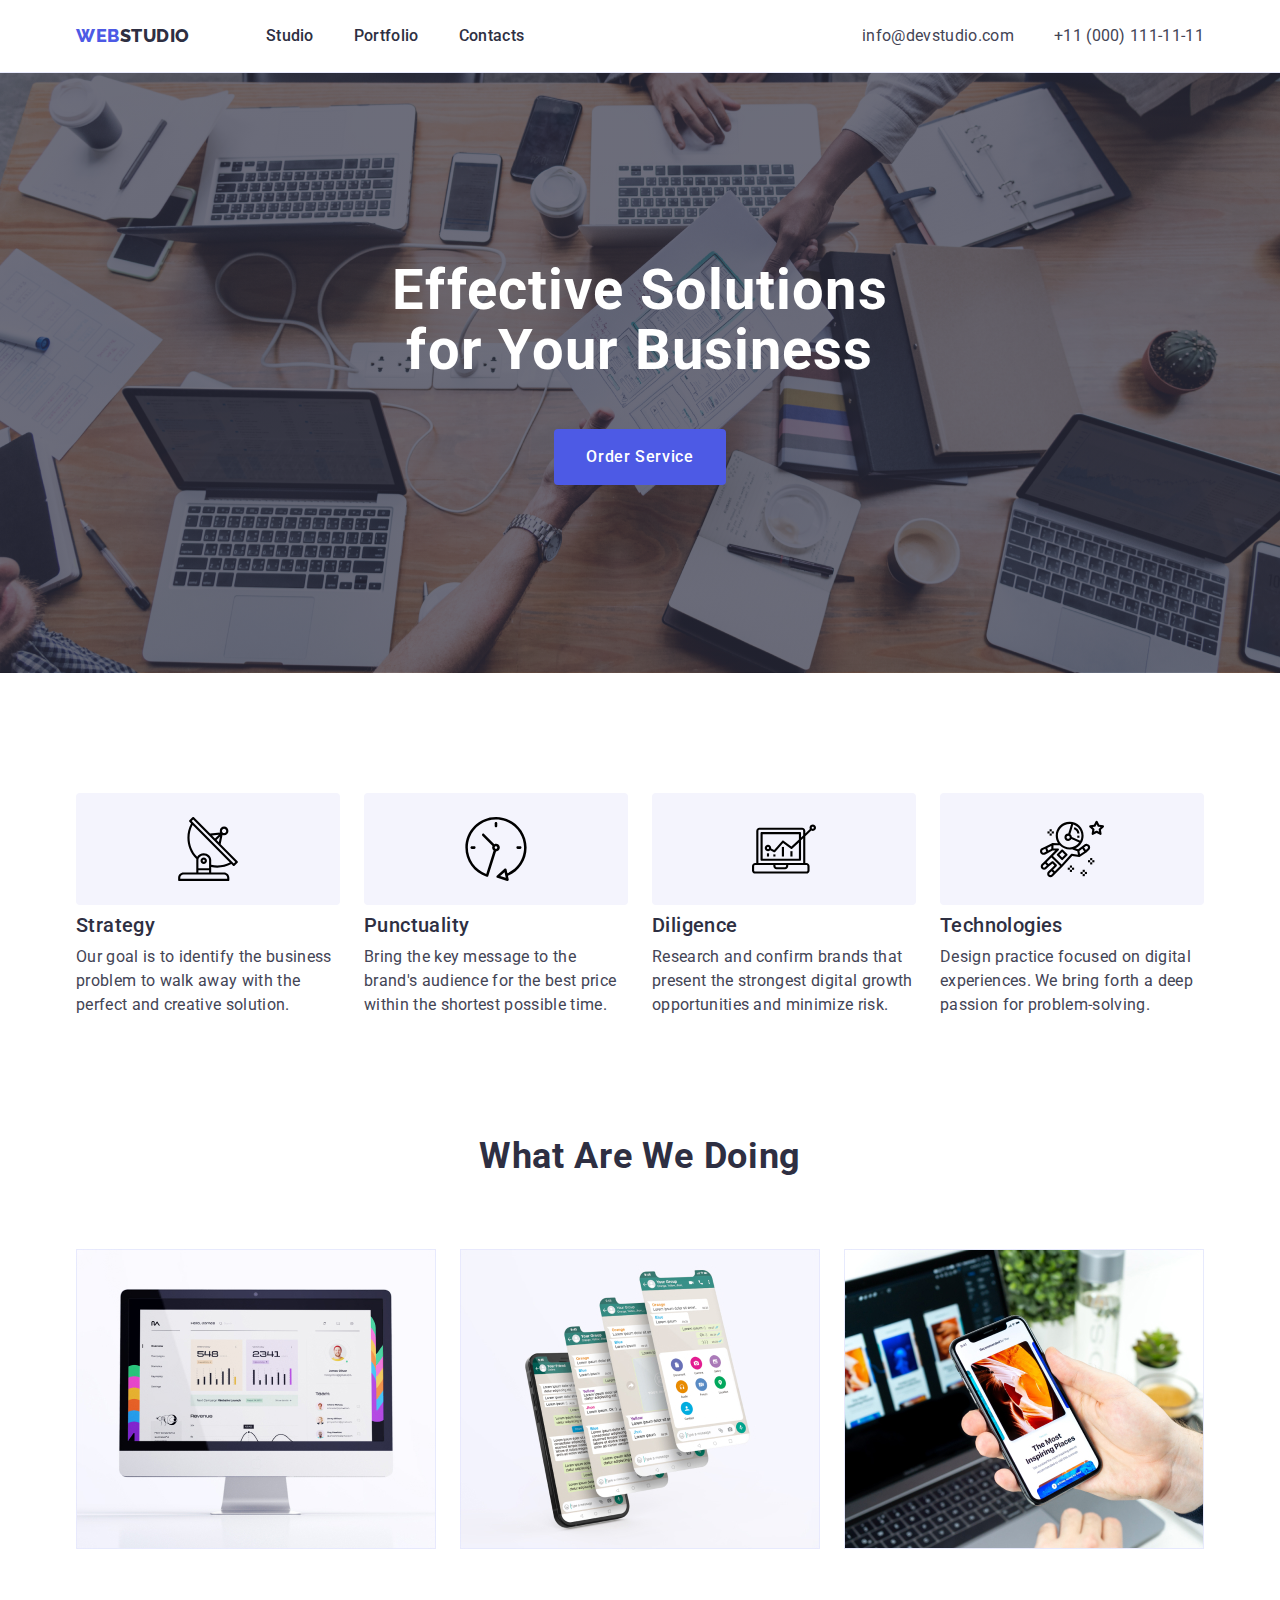
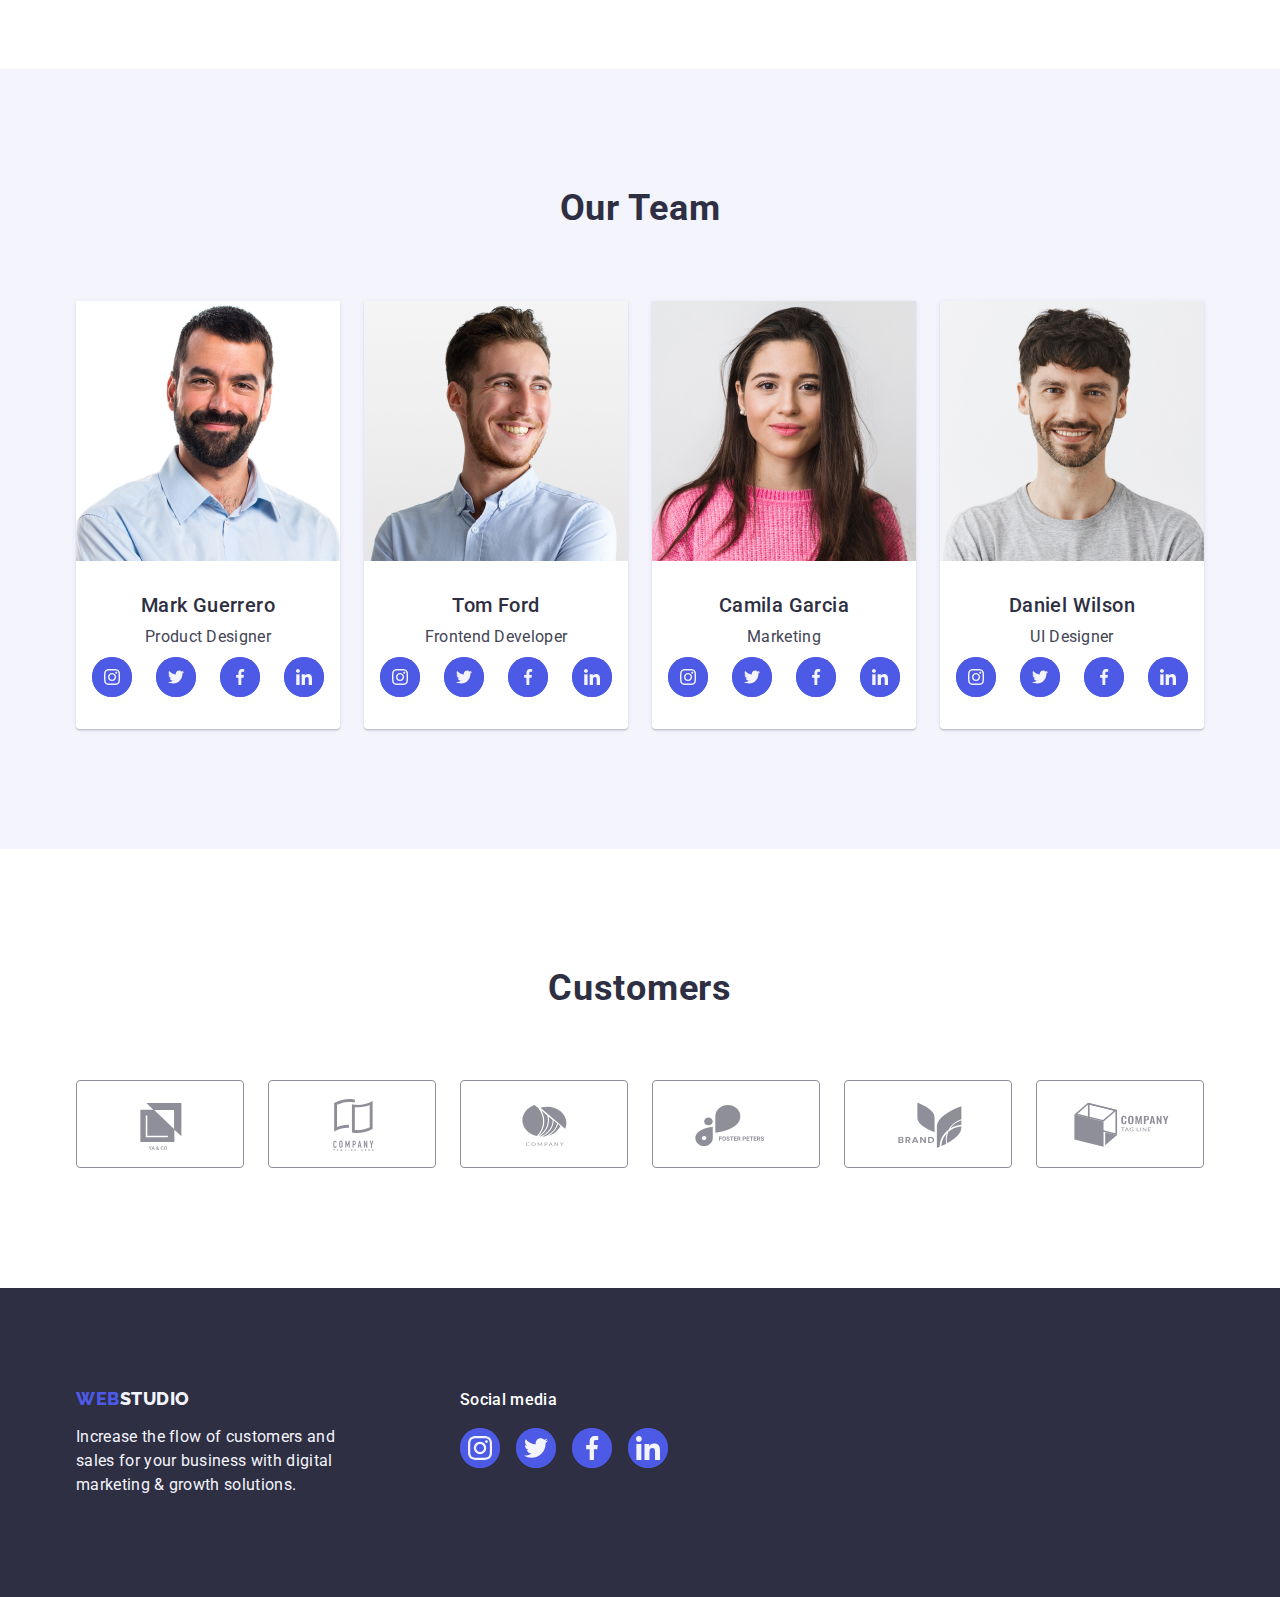
==== commit a45b013b: "correct 2" ====
--- a/index.html
+++ b/index.html
@@ -27,7 +27,7 @@
           <a class="logo-header link" href="./index.html">Web<span class="web">Studio</span></a>
           <ul class="menu list">
             <li class="link-navigation">
-              <a class="menu-link studio-line link" href="./index.html">Studio</a>
+              <a class="menu-link line link" href="./index.html">Studio</a>
             </li>
             <li class="link-navigation">
               <a class="menu-link link" href="./portfolio.html">Portfolio</a>
@@ -43,7 +43,7 @@
               <a class="contact link tell" href="mailto:info@devstudio.com">info@devstudio.com</a>
             </li>
             <li>
-              <a class="contact link mail" href="tel:+110001111111">+11 (000) 111-11-11</a>
+              <a class="contact link tell" href="tel:+110001111111">+11 (000) 111-11-11</a>
             </li>
           </ul>
         </address>
--- a/css/styles.css
+++ b/css/styles.css
@@ -91,6 +91,7 @@
 }
 
 .menu-link {
+    
 font-weight: 500;
 font-size: 16px;
 line-height: 1.5;
@@ -130,15 +131,6 @@
     gap: 40px;
 }
 
-.address {
-    align-items: center;
-}
-
-.address-all {
-    display: flex;
-    gap: 40px;
-}
-
 .logo {
     display: flex;
 }
@@ -148,21 +140,12 @@
     margin-right: 76px;
 }
 
-.contact {
-    display: flex;
-    align-items: center;
-    gap: 40px;
-}
-.tell {
-    margin-left: 332px;
-}
-
-.studio-line::after {
+.line::after {
     display: block;
     color: #404bbf;
     content: '';
-    position: relative;
-    top: 0;
+    position: absolute;
+    
     left: 0;
     bottom: -1px;
     height: 4px;
@@ -176,10 +159,16 @@
 
 
 /* ============================================================================= */
+.address-all {
+    display: flex;
+    gap: 40px;
+}
 .address {
-font-style: normal;
-}
-
+    display: flex;
+    margin-left: auto;
+    font-style: normal;
+    align-items: center;
+}
 
 .contact {
 font-size: 16px;
@@ -190,6 +179,18 @@
 .contact:hover,
 .contact:focus {
  color:var(--link-color);
+}
+
+.contact {
+    display: flex;
+    align-items: center;
+    gap: 40px;
+}
+
+.tell {
+    /* margin-left: 332px; */
+    gap: 40px;
+    transition: color 250ms cubic-bezier(0.4, 0, 0.2, 1);
 }
 /* ============================================================================= */
 /* ========================= /Шапка сайта ========================= */
@@ -694,12 +695,13 @@
 flex-wrap: wrap;
 column-gap: 24px;
 row-gap: 48px;
+
 }
 
 .border {
 width: calc((100% - 48px) / 3);
 row-gap: 48px;
-transition: box-shadow 250ms cubic-bezier(0.4, 0, 0.2, 1);
+transition: box-shadow 2000ms cubic-bezier(0.4, 0, 0.2, 1);
 
 }
 
@@ -715,6 +717,7 @@
 
 .card-link {
     display: block;
+    transition: box-shadow 250ms cubic-bezier(0.4, 0, 0.2, 1);
 }
 
 .card-link:hover,
